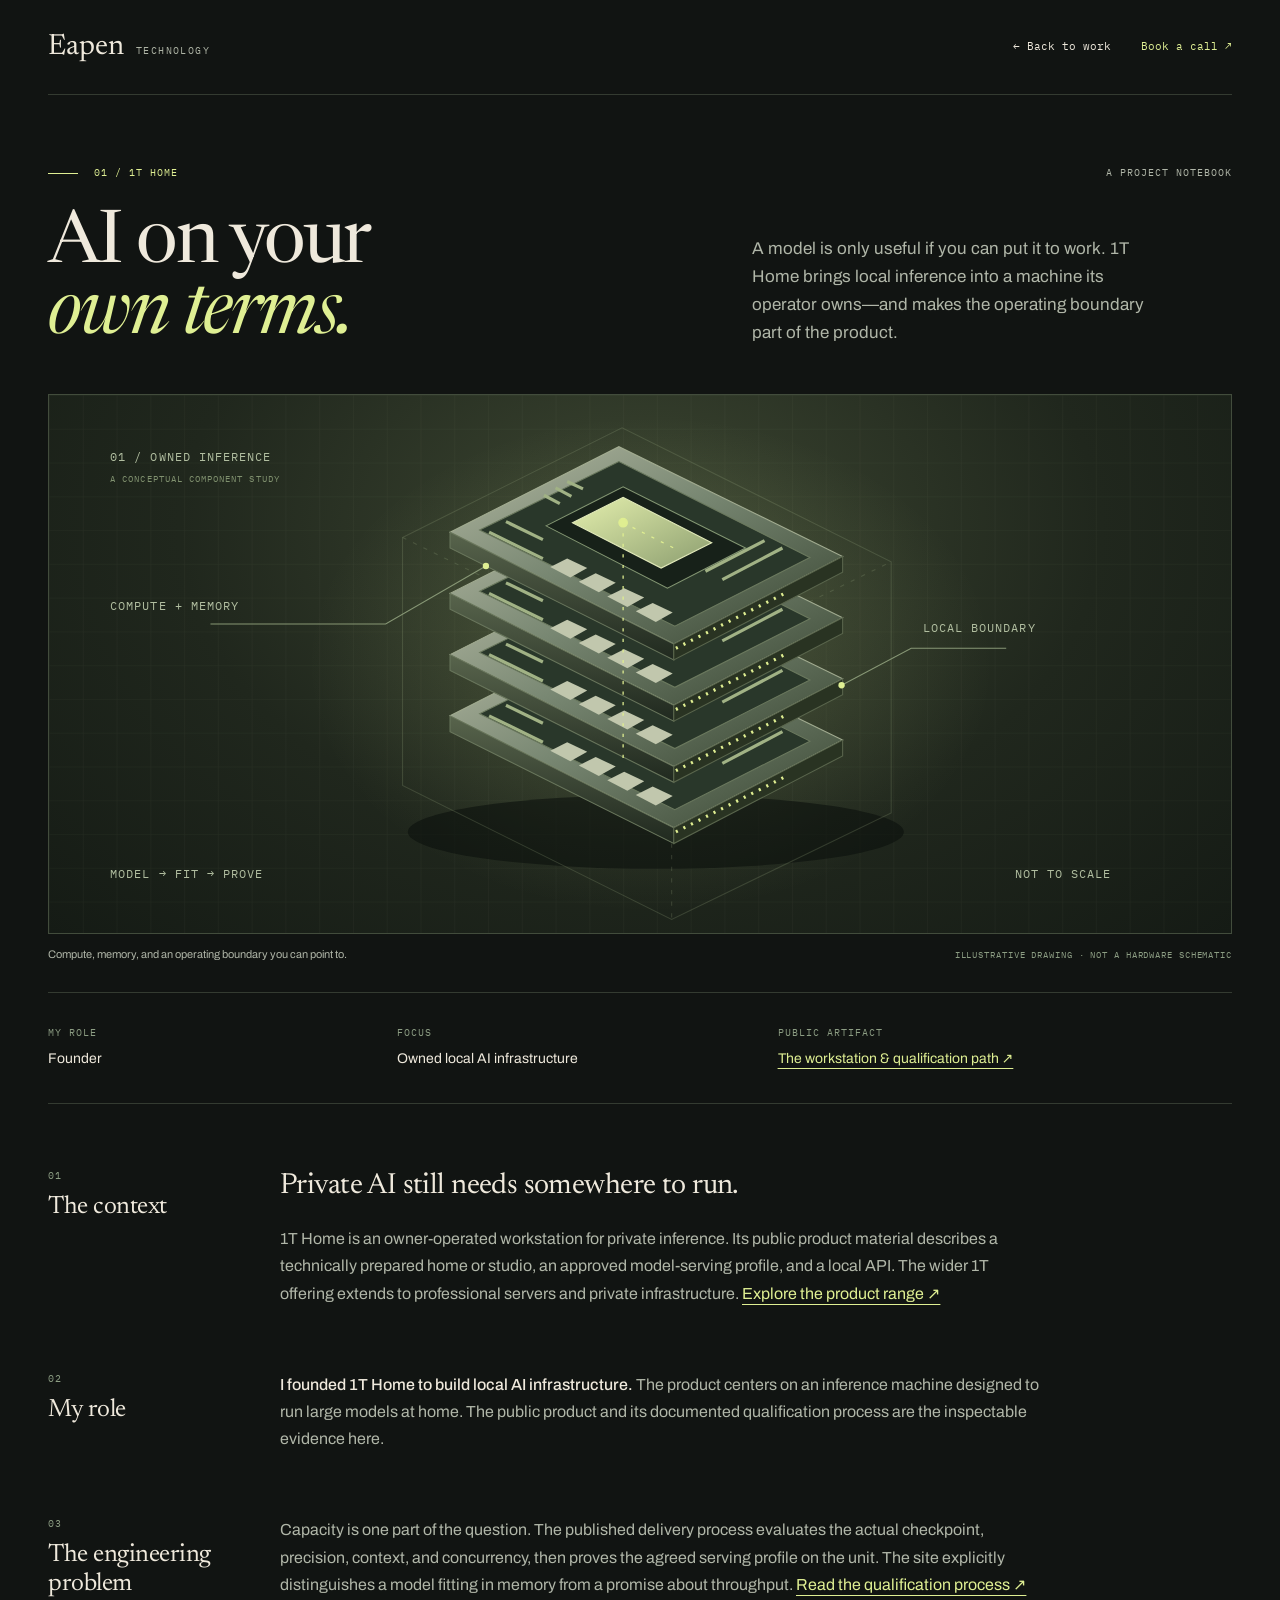
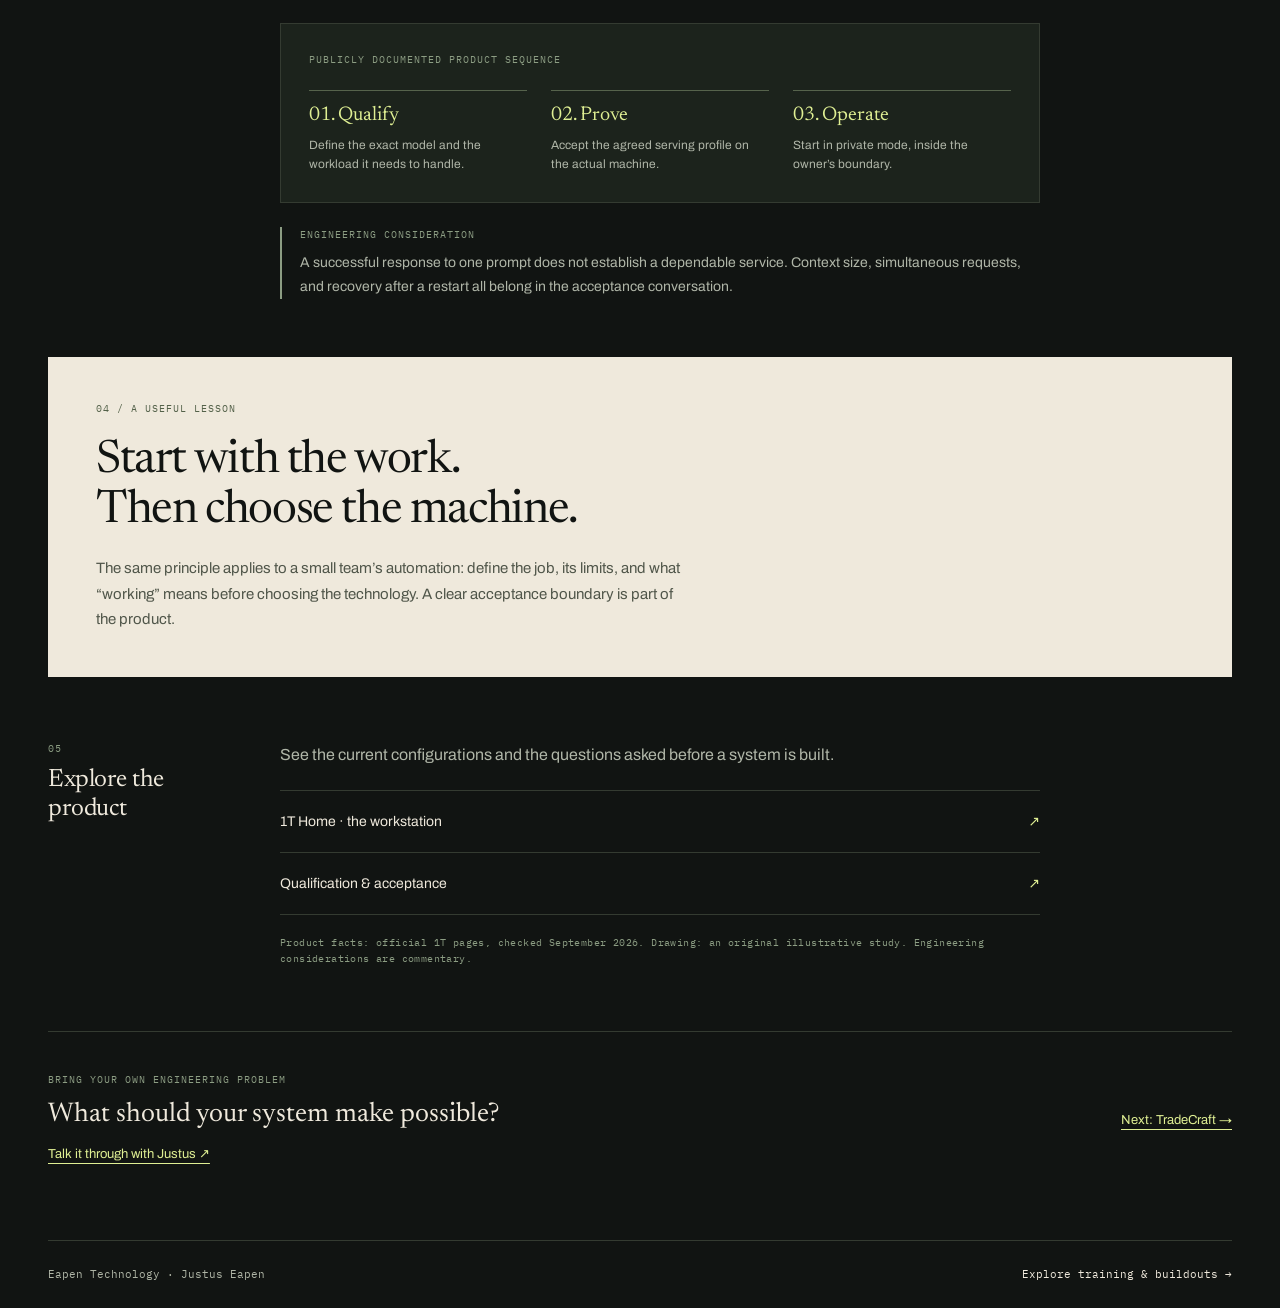
==== work/1t-home.html @ 21f183bd "feat: bring AI judgment and project stories into the eapen workshop" ====
<!doctype html>
<html lang="en">
  <head>
    <meta charset="utf-8" />
    <meta name="viewport" content="width=device-width, initial-scale=1" />
    <title>1T Home — AI on your own terms · Eapen Technology</title>
    <meta
      name="description"
      content="A project note from Justus Eapen, founder of 1T Home. Owned local AI infrastructure, model fit, and the difference between a machine and a working system."
    />
    <link
      rel="canonical"
      href="https://eapentechnology.com/work/1t-home.html"
    />
    <meta name="theme-color" content="#111412" />
    <meta property="og:type" content="article" />
    <meta property="og:title" content="1T Home — AI on your own terms" />
    <meta
      property="og:description"
      content="Owned local inference. A project note from Justus Eapen, founder of 1T Home."
    />
    <meta
      property="og:url"
      content="https://eapentechnology.com/work/1t-home.html"
    />
    <meta property="og:site_name" content="Eapen Technology" />
    <meta
      property="og:image"
      content="https://eapentechnology.com/assets/social-card.png"
    />
    <meta
      property="og:image:alt"
      content="Eapen Technology — Less busywork. More room to build."
    />
    <meta name="twitter:card" content="summary_large_image" />
    <meta name="twitter:title" content="1T Home — AI on your own terms" />
    <meta
      name="twitter:description"
      content="Owned local inference. A project note from Justus Eapen, founder of 1T Home."
    />
    <meta
      name="twitter:image"
      content="https://eapentechnology.com/assets/social-card.png"
    />
    <link rel="icon" href="/assets/favicon.svg" type="image/svg+xml" />
    <link rel="preconnect" href="https://fonts.googleapis.com" />
    <link rel="preconnect" href="https://fonts.gstatic.com" crossorigin />
    <link
      href="https://fonts.googleapis.com/css2?family=Newsreader:ital,opsz,wght@0,6..72,400;0,6..72,500;1,6..72,400&amp;family=Archivo:wght@400;500;600&amp;family=IBM+Plex+Mono:wght@400;500&amp;display=swap"
      rel="stylesheet"
    />
    <link rel="stylesheet" href="/styles/cases.css" />
  </head>
  <body class="case-page">
    <a class="case-skip" href="#main">Skip to case story</a>
    <nav class="case-nav" aria-label="Main navigation">
      <a class="case-brand" href="/">Eapen<span>Technology</span></a>
      <div class="case-nav-links">
        <a href="/#work">← Back to work</a
        ><a
          href="https://calendly.com/eapentechnology/get-acquainted"
          target="_blank"
          rel="noopener noreferrer"
          >Book a call ↗</a
        >
      </div>
    </nav>
    <main id="main">
      <article
        class="case-story case-story--1t"
        data-case-article
        aria-labelledby="case-1t-title"
      >
        <header>
          <p class="case-kicker">
            <span>01 / 1T Home</span><span>A project notebook</span>
          </p>
          <div class="case-heading">
            <h1 class="case-title" id="case-1t-title" tabindex="-1">
              AI on your<br />
              <em>own terms.</em>
            </h1>
            <p class="case-deck">
              A model is only useful if you can put it to work. 1T Home brings
              local inference into a machine its operator owns—and makes the
              operating boundary part of the product.
            </p>
          </div>
        </header>

        <figure>
          <div class="case-art">
            <svg
              viewBox="0 0 1120 510"
              role="img"
              aria-labelledby="case-1t-art-title case-1t-art-desc"
              xmlns="http://www.w3.org/2000/svg"
            >
              <title id="case-1t-art-title">
                Illustrative study of local inference hardware
              </title>
              <desc id="case-1t-art-desc">
                An exploded stack of four computing boards in an outlined
                workstation boundary. This conceptual drawing is not a product
                photograph or an actual hardware schematic.
              </desc>
              <defs>
                <pattern
                  id="case-1t-grid"
                  width="32"
                  height="32"
                  patternUnits="userSpaceOnUse"
                >
                  <path
                    d="M32 0H0V32"
                    fill="none"
                    stroke="#b3c394"
                    stroke-opacity=".065"
                  />
                </pattern>
                <linearGradient id="case-1t-top" x1="0" y1="0" x2="1" y2="1">
                  <stop stop-color="#b4b9a3" />
                  <stop offset=".45" stop-color="#788772" />
                  <stop offset="1" stop-color="#364330" />
                </linearGradient>
                <linearGradient id="case-1t-side" x1="0" x2="0" y1="0" y2="1">
                  <stop stop-color="#58644c" />
                  <stop offset="1" stop-color="#20291f" />
                </linearGradient>
                <linearGradient id="case-1t-core" x1="0" y1="0" x2="1" y2="1">
                  <stop stop-color="#e4efad" />
                  <stop offset="1" stop-color="#8b9d6f" />
                </linearGradient>
                <radialGradient id="case-1t-halo">
                  <stop stop-color="#d5e996" stop-opacity=".18" />
                  <stop offset="1" stop-color="#d5e996" stop-opacity="0" />
                </radialGradient>
                <g id="case-1t-board">
                  <path
                    d="M380 224 540 143 752 247 592 330Z"
                    fill="url(#case-1t-top)"
                    stroke="#a2ac91"
                  />
                  <path
                    d="M380 224v15l212 106v-15Z"
                    fill="url(#case-1t-side)"
                    stroke="#69765c"
                  />
                  <path
                    d="m592 330 160-83v15l-160 83Z"
                    fill="#293322"
                    stroke="#59654c"
                  />
                  <path
                    d="m408 222 132-65 181 91-128 65Z"
                    fill="#29372a"
                    stroke="#6b795e"
                  />
                  <path
                    d="m471 218 73-37 116 58-74 38Z"
                    fill="#172119"
                    stroke="#849773"
                  />
                  <path
                    d="m496 215 48-24 84 43-48 24Z"
                    fill="url(#case-1t-core)"
                    stroke="#e2eaba"
                  />
                  <path
                    d="m417 224 51 25m-35-35 35 17m170 38 57-30m-73 22 56-29M469 189l15 8m-4-15 15 8m-4-14 15 7"
                    stroke="#a1b285"
                    stroke-width="3"
                  />
                  <g fill="#c1c7ad">
                    <path d="m475 257 16-8 19 9-16 9Z" />
                    <path d="m502 271 16-8 19 9-16 9Z" />
                    <path d="m529 285 16-8 19 9-16 9Z" />
                    <path d="m556 299 16-8 19 9-16 9Z" />
                  </g>
                  <path
                    d="m594 334 105-53"
                    stroke="#dfee91"
                    stroke-width="3"
                    stroke-dasharray="2 6"
                  />
                </g>
              </defs>
              <rect width="1120" height="510" fill="url(#case-1t-grid)" />
              <ellipse
                cx="570"
                cy="255"
                rx="325"
                ry="235"
                fill="url(#case-1t-halo)"
              />
              <ellipse
                cx="575"
                cy="414"
                rx="235"
                ry="35"
                fill="#0a100d"
                opacity=".6"
              />
              <g fill="none" stroke="#91a078" stroke-opacity=".26">
                <path d="M335 135 543 31 798 158v238L590 497 335 370Z" />
                <path
                  d="M335 135 590 260l208-102M590 260v237"
                  stroke-dasharray="4 7"
                />
              </g>
              <use href="#case-1t-board" transform="translate(0 80)" />
              <use href="#case-1t-board" transform="translate(0 22)" />
              <use href="#case-1t-board" transform="translate(0 -36)" />
              <use href="#case-1t-board" transform="translate(0 -94)" />
              <g fill="none" stroke="#dfee91" stroke-width="1.2">
                <path d="m544 121 48 24m-48-24v228" stroke-dasharray="3 7" />
                <circle cx="544" cy="121" r="4" fill="#dfee91" />
              </g>
              <g
                class="case-svg-annotation"
                fill="#b1bea0"
                font-size="11"
                letter-spacing="1"
              >
                <text x="58" y="63">01 / OWNED INFERENCE</text>
                <text x="58" y="82" fill="#80916f" font-size="9">
                  A CONCEPTUAL COMPONENT STUDY
                </text>
                <path d="M153 217h166l95-55" fill="none" stroke="#879775" />
                <circle cx="414" cy="162" r="3" fill="#dfef93" />
                <text x="58" y="204">COMPUTE + MEMORY</text>
                <path d="m751 275 66-35h90" fill="none" stroke="#879775" />
                <circle cx="751" cy="275" r="3" fill="#dfef93" />
                <text x="828" y="225">LOCAL BOUNDARY</text>
                <text x="58" y="458">MODEL → FIT → PROVE</text>
                <text x="915" y="458">NOT TO SCALE</text>
              </g>
            </svg>
          </div>
          <figcaption class="case-art-caption">
            <span
              >Compute, memory, and an operating boundary you can point
              to.</span
            ><span class="case-art-note"
              >Illustrative drawing · not a hardware schematic</span
            >
          </figcaption>
        </figure>

        <dl class="case-facts">
          <div>
            <dt>My role</dt>
            <dd>Founder</dd>
          </div>
          <div>
            <dt>Focus</dt>
            <dd>Owned local AI infrastructure</dd>
          </div>
          <div>
            <dt>Public artifact</dt>
            <dd>
              <a
                href="https://1thome.com/home"
                target="_blank"
                rel="noopener noreferrer"
                >The workstation &amp; qualification path ↗</a
              >
            </dd>
          </div>
        </dl>

        <section class="case-section" aria-labelledby="case-1t-context">
          <header>
            <span class="case-section-index">01</span>
            <h2 id="case-1t-context">The context</h2>
          </header>
          <div class="case-prose">
            <p class="case-big">Private AI still needs somewhere to run.</p>
            <p>
              1T Home is an owner-operated workstation for private inference.
              Its public product material describes a technically prepared home
              or studio, an approved model-serving profile, and a local API. The
              wider 1T offering extends to professional servers and private
              infrastructure.
              <a
                href="https://1thome.com/"
                target="_blank"
                rel="noopener noreferrer"
                >Explore the product range ↗</a
              >
            </p>
          </div>
        </section>
        <section class="case-section" aria-labelledby="case-1t-role">
          <header>
            <span class="case-section-index">02</span>
            <h2 id="case-1t-role">My role</h2>
          </header>
          <div class="case-prose">
            <p>
              <strong
                >I founded 1T Home to build local AI infrastructure.</strong
              >
              The product centers on an inference machine designed to run large
              models at home. The public product and its documented
              qualification process are the inspectable evidence here.
            </p>
          </div>
        </section>
        <section class="case-section" aria-labelledby="case-1t-engineering">
          <header>
            <span class="case-section-index">03</span>
            <h2 id="case-1t-engineering">The engineering problem</h2>
          </header>
          <div class="case-prose">
            <p>
              Capacity is one part of the question. The published delivery
              process evaluates the actual checkpoint, precision, context, and
              concurrency, then proves the agreed serving profile on the unit.
              The site explicitly distinguishes a model fitting in memory from a
              promise about throughput.
              <a
                href="https://1thome.com/how-it-works"
                target="_blank"
                rel="noopener noreferrer"
                >Read the qualification process ↗</a
              >
            </p>
            <div class="case-method">
              <span class="case-label"
                >Publicly documented product sequence</span
              >
              <div class="case-chain">
                <div>
                  <h3>01. Qualify</h3>
                  <p>
                    Define the exact model and the workload it needs to handle.
                  </p>
                </div>
                <div>
                  <h3>02. Prove</h3>
                  <p>
                    Accept the agreed serving profile on the actual machine.
                  </p>
                </div>
                <div>
                  <h3>03. Operate</h3>
                  <p>Start in private mode, inside the owner’s boundary.</p>
                </div>
              </div>
            </div>
            <div class="case-consideration">
              <span class="case-label">Engineering consideration</span>
              <p>
                A successful response to one prompt does not establish a
                dependable service. Context size, simultaneous requests, and
                recovery after a restart all belong in the acceptance
                conversation.
              </p>
            </div>
          </div>
        </section>
        <section class="case-lesson" aria-labelledby="case-1t-lesson">
          <span class="case-label">04 / A useful lesson</span>
          <h2 id="case-1t-lesson">
            Start with the work.<br />
            Then choose the machine.
          </h2>
          <p>
            The same principle applies to a small team’s automation: define the
            job, its limits, and what “working” means before choosing the
            technology. A clear acceptance boundary is part of the product.
          </p>
        </section>
        <section class="case-section" aria-labelledby="case-1t-explore">
          <header>
            <span class="case-section-index">05</span>
            <h2 id="case-1t-explore">Explore the product</h2>
          </header>
          <div class="case-prose">
            <p>
              See the current configurations and the questions asked before a
              system is built.
            </p>
            <div class="case-product-links">
              <a
                href="https://1thome.com/home"
                target="_blank"
                rel="noopener noreferrer"
                ><span>1T Home · the workstation</span
                ><span aria-hidden="true">↗</span></a
              >
              <a
                href="https://1thome.com/how-it-works"
                target="_blank"
                rel="noopener noreferrer"
                ><span>Qualification &amp; acceptance</span
                ><span aria-hidden="true">↗</span></a
              >
            </div>
            <p class="case-source-note">
              Product facts: official 1T pages, checked September 2026. Drawing:
              an original illustrative study. Engineering considerations are
              commentary.
            </p>
          </div>
        </section>
        <footer class="case-next">
          <div>
            <span class="case-label">Bring your own engineering problem</span>
            <p>What should your system make possible?</p>
            <a
              href="https://calendly.com/eapentechnology/get-acquainted"
              target="_blank"
              rel="noopener noreferrer"
              >Talk it through with Justus ↗</a
            >
          </div>
          <a href="/work/tradecraft.html" data-case-link>Next: TradeCraft →</a>
        </footer>
      </article>
    </main>
    <footer class="case-footer">
      <span>Eapen Technology · Justus Eapen</span
      ><a href="/#offers">Explore training &amp; buildouts →</a>
    </footer>
  </body>
</html>
---- styles/cases.css ----
/* Canonical case articles share this sheet with the homepage dialog. */
body.case-page {
  margin: 0;
  background: #111412;
  color: #efe9dc;
  font-family: "Archivo", system-ui, sans-serif;
  -webkit-font-smoothing: antialiased;
}
.case-page *,
.case-story,
.case-story * {
  box-sizing: border-box;
}
.case-page ::selection,
.case-story ::selection {
  background: #dfef93;
  color: #111412;
}
.case-page a:focus-visible,
.case-story a:focus-visible {
  outline: 2px solid #dfef93;
  outline-offset: 5px;
}
.case-page .case-skip {
  position: absolute;
  top: -100px;
  left: 20px;
  z-index: 30;
  padding: 14px 18px;
  background: #dfef93;
  color: #111412;
}
.case-page .case-skip:focus {
  top: 16px;
}
.case-page .case-nav,
.case-page .case-footer {
  width: min(1280px, calc(100% - 96px));
  margin: 0 auto;
  display: flex;
  justify-content: space-between;
  align-items: center;
  gap: 24px;
  padding: 25px 0;
}
.case-page .case-nav {
  border-bottom: 1px solid #343b31;
}
.case-page .case-nav a,
.case-page .case-footer a {
  color: #efe9dc;
  text-decoration: none;
}
.case-page .case-brand {
  font-family: "Newsreader", Georgia, serif;
  font-size: 29px;
}
.case-page .case-brand span {
  margin-left: 12px;
  font:
    10px "IBM Plex Mono",
    monospace;
  letter-spacing: 0.14em;
  text-transform: uppercase;
  color: #aeb4a5;
}
.case-page .case-nav-links {
  display: flex;
  align-items: center;
  gap: 30px;
}
.case-page .case-nav-links a,
.case-page .case-footer {
  font:
    11px/1.6 "IBM Plex Mono",
    monospace;
}
.case-page .case-nav-links a {
  display: inline-flex;
  align-items: center;
  min-height: 44px;
}
.case-page .case-nav-links a:last-child {
  color: #dfef93;
}
.case-page .case-nav a:hover,
.case-page .case-footer a:hover {
  color: #dfef93;
}
.case-page .case-footer {
  border-top: 1px solid #343b31;
  color: #aeb4a5;
}
.case-story {
  --case-ink: #111412;
  --case-paper: #efe9dc;
  --case-sage: #8c9d83;
  --case-gold: #dfef93;
  --case-muted: #b0b6a8;
  --case-line: #343b31;
  width: 100%;
  max-width: 1280px;
  margin: 0 auto;
  padding: 70px 48px 64px;
  background: var(--case-ink);
  color: var(--case-paper);
  font:
    16px/1.7 "Archivo",
    system-ui,
    sans-serif;
}
.case-story h1,
.case-story h2,
.case-story h3,
.case-story p,
.case-story figure,
.case-story dl,
.case-story dd,
.case-story blockquote {
  margin: 0;
}
.case-story a {
  color: var(--case-gold);
  text-underline-offset: 5px;
  text-decoration-thickness: 1px;
}
.case-story a:hover {
  color: var(--case-paper);
}
.case-story .case-kicker,
.case-story .case-label,
.case-story .case-facts dt,
.case-story .case-section-index,
.case-story .case-art-note,
.case-story .case-source-note {
  font:
    10px/1.6 "IBM Plex Mono",
    ui-monospace,
    monospace;
  letter-spacing: 0.1em;
  text-transform: uppercase;
}
.case-story .case-kicker {
  display: flex;
  align-items: center;
  gap: 16px;
  color: var(--case-gold);
}
.case-story .case-kicker::before {
  content: "";
  width: 30px;
  height: 1px;
  background: currentColor;
}
.case-story .case-kicker span:last-child {
  margin-left: auto;
  color: var(--case-muted);
}
.case-story .case-heading {
  display: grid;
  grid-template-columns: 1.35fr 1fr;
  gap: 56px;
  align-items: end;
  margin: 28px 0 42px;
}
.case-story .case-title {
  max-width: 13ch;
  color: var(--case-paper);
  font:
    400 clamp(44px, 5.7vw, 80px) / 0.98 "Newsreader",
    Georgia,
    serif;
  letter-spacing: -0.035em;
  text-wrap: balance;
}
.case-story .case-title em {
  font-weight: 400;
  color: var(--case-gold);
}
.case-story .case-deck {
  max-width: 40ch;
  padding-bottom: 5px;
  font-size: 17px;
  line-height: 1.65;
  color: var(--case-muted);
}
.case-story .case-art {
  position: relative;
  overflow: hidden;
  border: 1px solid #424c3c;
  background: radial-gradient(
    ellipse at 50% 25%,
    #3c4631,
    #20271d 55%,
    #151b15
  );
}
.case-story .case-art svg {
  display: block;
  width: 100%;
  height: auto;
}
.case-story .case-art text {
  font-family: "IBM Plex Mono", ui-monospace, monospace;
}
.case-story .case-art-caption {
  display: flex;
  align-items: baseline;
  justify-content: space-between;
  gap: 24px;
  padding-top: 12px;
  color: var(--case-muted);
  font-size: 11px;
  line-height: 1.6;
}
.case-story .case-art-note {
  color: var(--case-sage);
  white-space: nowrap;
  font-size: 9px;
}
.case-story .case-facts {
  display: grid;
  grid-template-columns: 1fr 1.1fr 1.4fr;
  gap: 24px;
  padding: 32px 0;
  margin-top: 28px;
  border-top: 1px solid var(--case-line);
  border-bottom: 1px solid var(--case-line);
}
.case-story .case-facts dt {
  margin-bottom: 6px;
  color: var(--case-sage);
}
.case-story .case-facts dd {
  color: var(--case-paper);
  font-size: 14px;
}
.case-story .case-section {
  display: grid;
  grid-template-columns: 200px minmax(0, 1fr);
  gap: 32px;
  padding-top: 64px;
}
.case-story .case-section-index {
  display: block;
  margin-bottom: 10px;
  color: var(--case-sage);
}
.case-story .case-section h2 {
  max-width: 12ch;
  color: var(--case-paper);
  font:
    400 25px/1.15 "Newsreader",
    Georgia,
    serif;
  letter-spacing: -0.02em;
}
.case-story .case-prose {
  min-width: 0;
  max-width: 760px;
  color: var(--case-muted);
}
.case-story .case-prose > p + p {
  margin-top: 20px;
}
.case-story .case-prose strong {
  color: var(--case-paper);
  font-weight: 500;
}
.case-story .case-prose .case-big {
  color: var(--case-paper);
  font:
    400 29px/1.3 "Newsreader",
    Georgia,
    serif;
  letter-spacing: -0.02em;
}
.case-story .case-method {
  margin-top: 25px;
  padding: 28px;
  background: #1c231c;
  border: 1px solid var(--case-line);
}
.case-story .case-method > .case-label {
  display: block;
  margin-bottom: 22px;
  color: var(--case-sage);
}
.case-story .case-chain {
  display: grid;
  grid-template-columns: repeat(3, minmax(0, 1fr));
  gap: 24px;
}
.case-story .case-chain > div {
  min-width: 0;
  border-top: 1px solid #56634c;
  padding-top: 12px;
}
.case-story .case-chain h3 {
  color: var(--case-gold);
  font:
    400 20px/1.25 "Newsreader",
    Georgia,
    serif;
}
.case-story .case-chain p {
  margin-top: 8px;
  font-size: 12px;
  line-height: 1.6;
}
.case-story .case-consideration {
  margin-top: 24px;
  padding-left: 18px;
  border-left: 2px solid var(--case-sage);
  font-size: 14px;
}
.case-story .case-consideration .case-label {
  display: block;
  margin-bottom: 8px;
  color: var(--case-sage);
}
.case-story .case-lesson {
  position: relative;
  margin: 58px 0 0;
  padding: 44px 48px;
  background: var(--case-paper);
  color: var(--case-ink);
}
.case-story .case-lesson .case-label {
  display: block;
  margin-bottom: 20px;
  color: #536149;
}
.case-story .case-lesson h2 {
  max-width: 29ch;
  color: var(--case-ink);
  font:
    400 clamp(30px, 3.6vw, 47px) / 1.08 "Newsreader",
    Georgia,
    serif;
  letter-spacing: -0.03em;
  text-wrap: balance;
}
.case-story .case-lesson p {
  max-width: 66ch;
  margin-top: 20px;
  color: #50564a;
  font-size: 15px;
}
.case-story .case-product-links {
  display: grid;
  grid-template-columns: 1fr;
  margin-top: 22px;
  border-top: 1px solid var(--case-line);
}
.case-story .case-product-links a {
  display: flex;
  align-items: center;
  justify-content: space-between;
  gap: 20px;
  min-height: 62px;
  padding: 15px 0;
  border-bottom: 1px solid var(--case-line);
  color: var(--case-paper);
  text-decoration: none;
  font-size: 14px;
}
.case-story .case-product-links a:hover {
  color: var(--case-gold);
}
.case-story .case-product-links a span:last-child {
  color: var(--case-gold);
}
.case-story .case-source-note {
  margin-top: 20px;
  color: var(--case-sage);
  letter-spacing: 0.04em;
  text-transform: none;
}
.case-story .case-next {
  display: grid;
  grid-template-columns: 1fr auto;
  gap: 24px;
  align-items: center;
  margin-top: 64px;
  padding-top: 32px;
  border-top: 1px solid var(--case-line);
}
.case-story .case-next .case-label {
  color: var(--case-sage);
}
.case-story .case-next p {
  margin-top: 8px;
  font:
    400 27px/1.2 "Newsreader",
    Georgia,
    serif;
}
.case-story .case-next a {
  display: inline-flex;
  align-items: center;
  min-height: 44px;
  font-size: 13px;
}
@media (max-width: 900px) {
  .case-story {
    padding: 48px 28px;
  }
  .case-story .case-heading {
    gap: 28px;
  }
  .case-story .case-section {
    grid-template-columns: 155px minmax(0, 1fr);
    gap: 28px;
  }
  .case-page .case-nav,
  .case-page .case-footer {
    width: calc(100% - 56px);
  }
}
@media (max-width: 640px) {
  .case-page .case-nav,
  .case-page .case-footer {
    width: calc(100% - 40px);
    gap: 15px;
  }
  .case-page .case-brand span {
    display: none;
  }
  .case-page .case-nav-links {
    gap: 18px;
  }
  .case-page .case-footer {
    align-items: flex-start;
    flex-direction: column;
  }
  .case-story {
    padding: 38px 20px 44px;
  }
  .case-story .case-kicker {
    font-size: 9px;
    letter-spacing: 0.07em;
    gap: 10px;
  }
  .case-story .case-kicker::before {
    width: 18px;
  }
  .case-story .case-kicker span:last-child {
    font-size: 8px;
  }
  .case-story .case-heading {
    grid-template-columns: 1fr;
    gap: 20px;
    margin: 24px 0 28px;
  }
  .case-story .case-title {
    font-size: clamp(43px, 11vw, 66px);
    max-width: 14ch;
  }
  .case-story .case-deck {
    font-size: 15px;
    max-width: 44ch;
  }
  .case-story .case-art svg {
    width: 160%;
    max-width: none;
    margin-left: -30%;
  }
  .case-story .case-art .case-svg-annotation {
    display: none;
  }
  .case-story .case-art-caption {
    flex-direction: column;
    gap: 4px;
    font-size: 10px;
  }
  .case-story .case-facts {
    grid-template-columns: 1fr;
    gap: 20px;
    padding: 26px 0;
  }
  .case-story .case-facts > div {
    display: grid;
    grid-template-columns: 88px minmax(0, 1fr);
    gap: 12px;
  }
  .case-story .case-facts dt {
    padding-top: 3px;
    margin: 0;
  }
  .case-story .case-section {
    grid-template-columns: 1fr;
    gap: 23px;
    padding-top: 42px;
  }
  .case-story .case-section > header {
    display: flex;
    align-items: baseline;
    gap: 16px;
  }
  .case-story .case-section-index {
    margin: 0;
  }
  .case-story .case-section h2 {
    max-width: none;
    font-size: 25px;
  }
  .case-story .case-prose {
    font-size: 15px;
  }
  .case-story .case-prose .case-big {
    font-size: 26px;
  }
  .case-story .case-method {
    padding: 22px;
  }
  .case-story .case-chain {
    grid-template-columns: 1fr;
    gap: 21px;
  }
  .case-story .case-chain p {
    font-size: 13px;
  }
  .case-story .case-lesson {
    margin-top: 42px;
    padding: 30px 25px;
  }
  .case-story .case-lesson h2 {
    font-size: 34px;
  }
  .case-story .case-next {
    grid-template-columns: 1fr;
    gap: 16px;
    margin-top: 45px;
  }
}
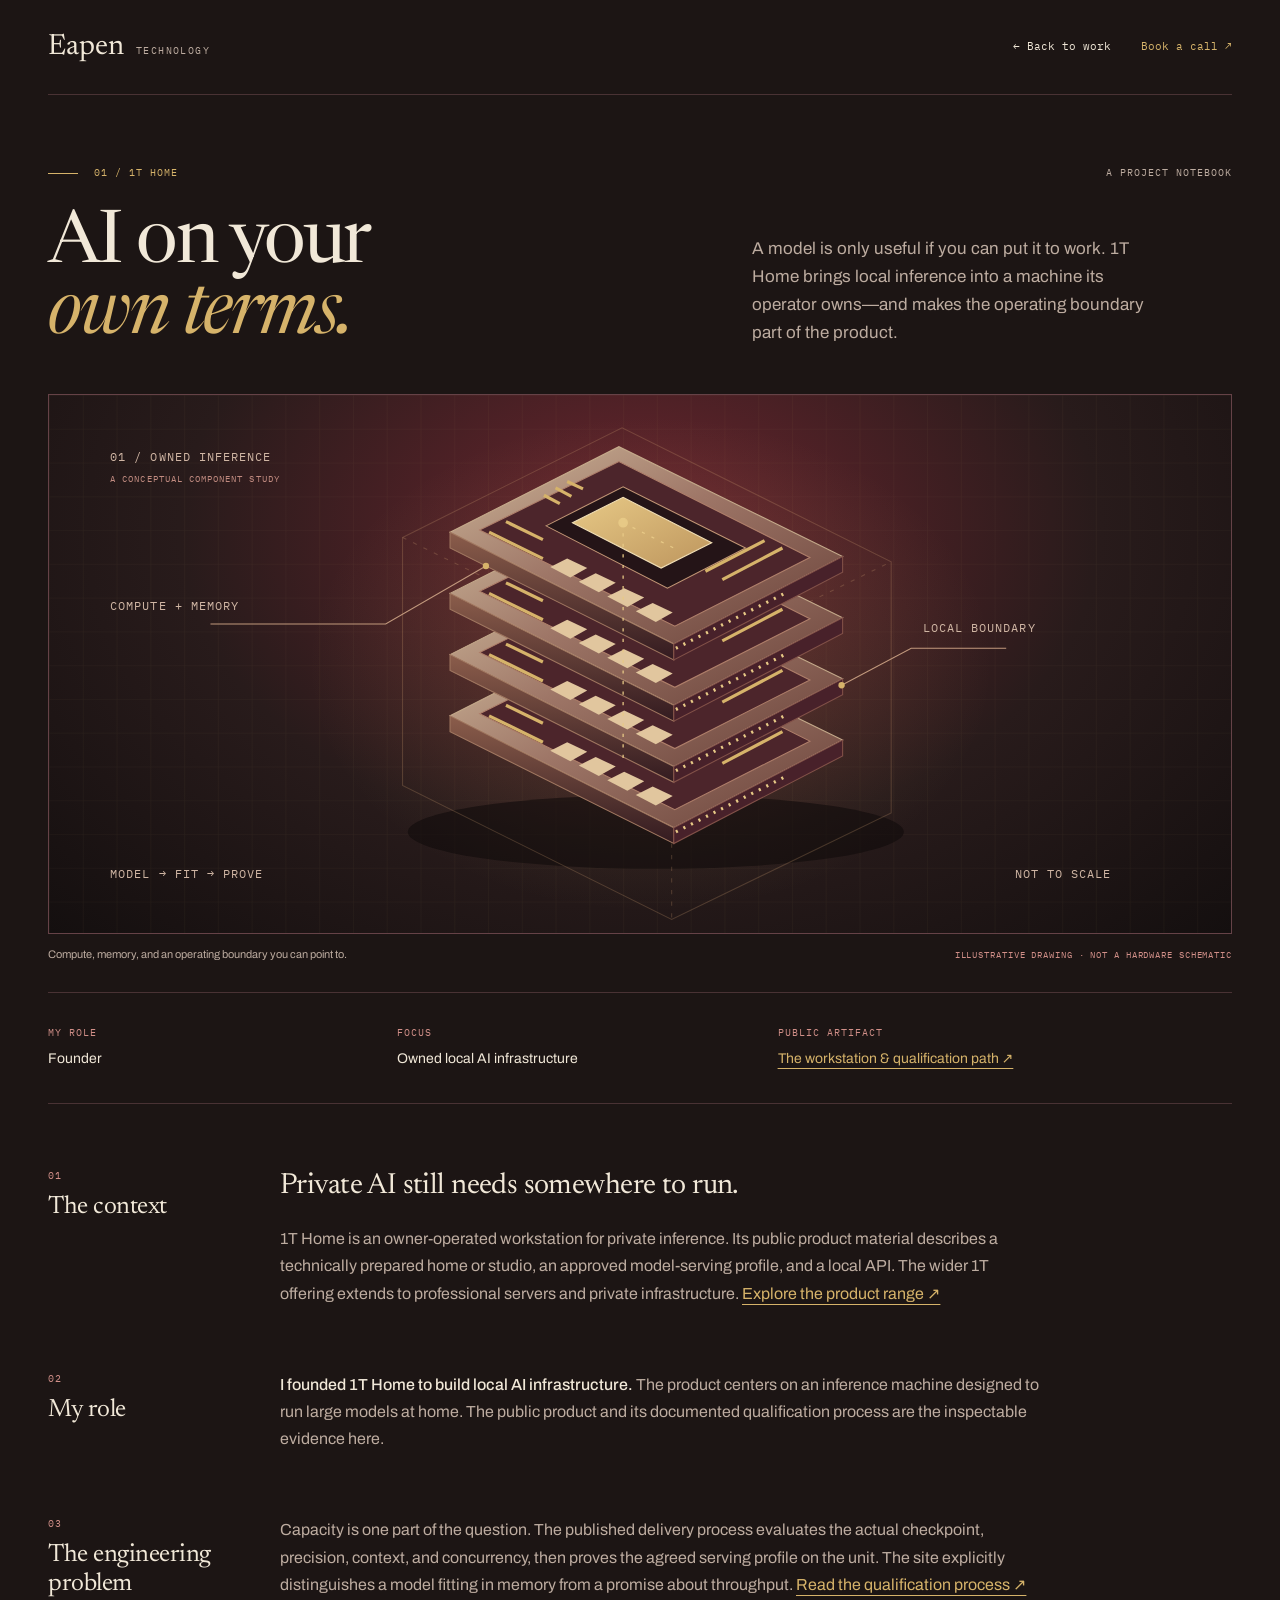
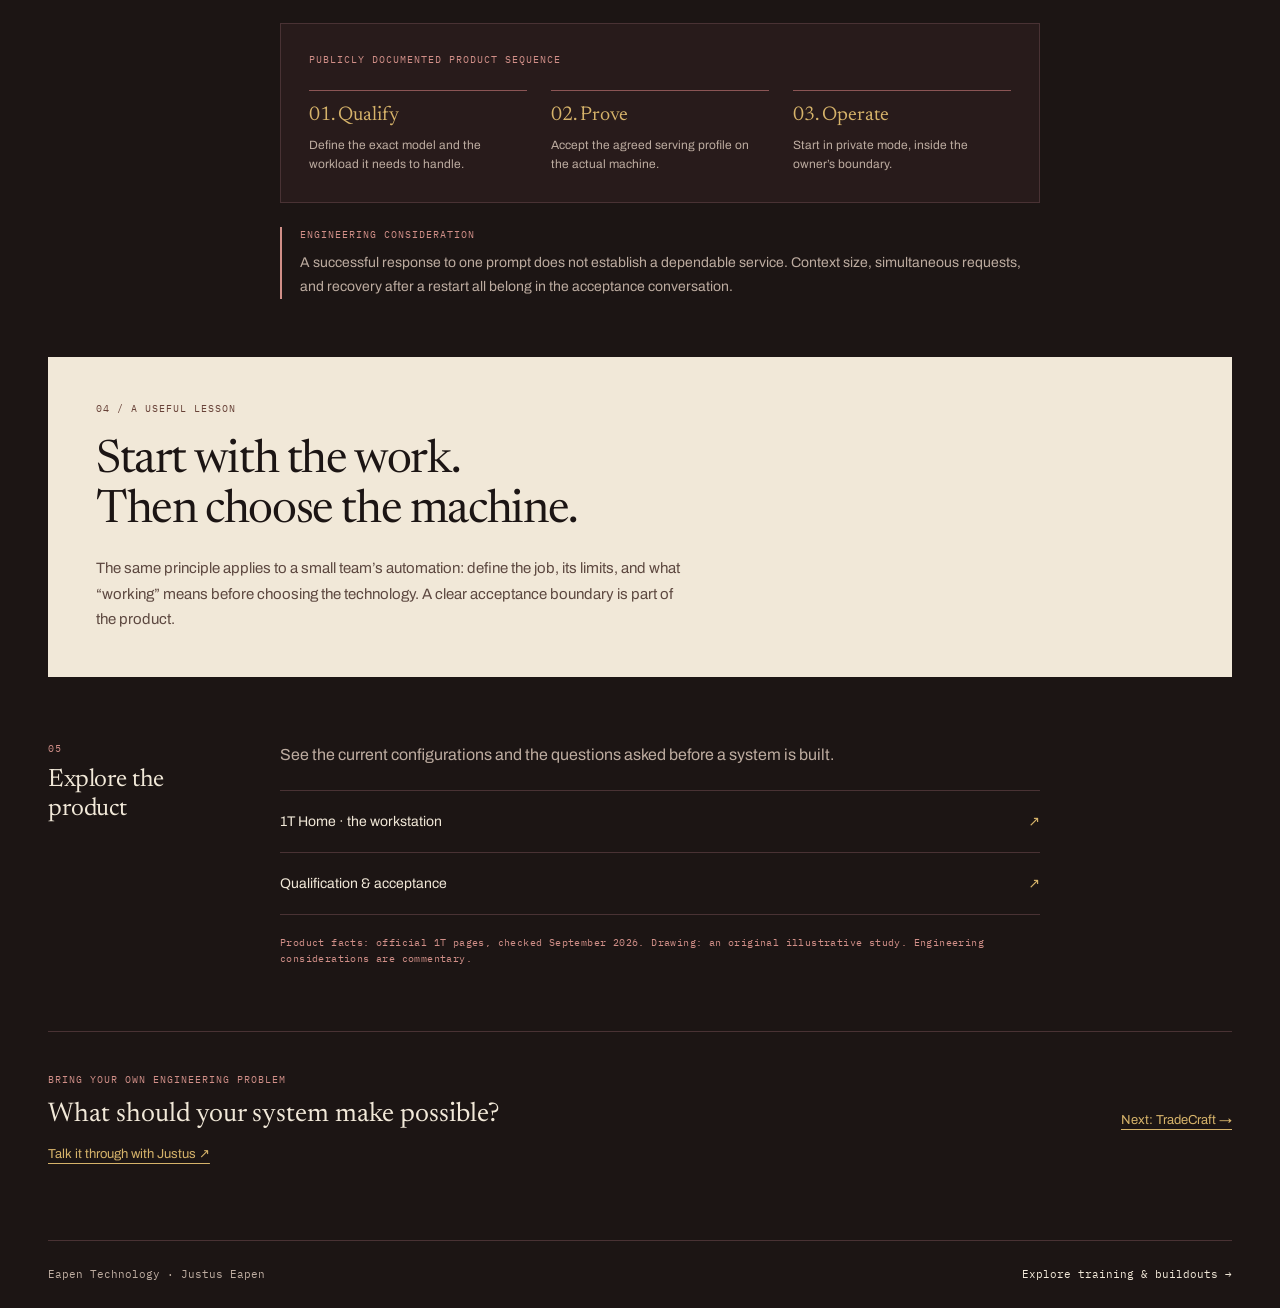
==== commit c60d74af: "fix: carry the approved gold and red palette through the workshop Replace olive and lime surfaces wi" ====
--- a/work/1t-home.html
+++ b/work/1t-home.html
@@ -12,7 +12,7 @@
       rel="canonical"
       href="https://eapentechnology.com/work/1t-home.html"
     />
-    <meta name="theme-color" content="#111412" />
+    <meta name="theme-color" content="#1c1514" />
     <meta property="og:type" content="article" />
     <meta property="og:title" content="1T Home — AI on your own terms" />
     <meta
@@ -114,64 +114,64 @@
                   <path
                     d="M32 0H0V32"
                     fill="none"
-                    stroke="#b3c394"
+                    stroke="#d6b36a"
                     stroke-opacity=".065"
                   />
                 </pattern>
                 <linearGradient id="case-1t-top" x1="0" y1="0" x2="1" y2="1">
-                  <stop stop-color="#b4b9a3" />
-                  <stop offset=".45" stop-color="#788772" />
-                  <stop offset="1" stop-color="#364330" />
+                  <stop stop-color="#cfb99b" />
+                  <stop offset=".45" stop-color="#9e7667" />
+                  <stop offset="1" stop-color="#674038" />
                 </linearGradient>
                 <linearGradient id="case-1t-side" x1="0" x2="0" y1="0" y2="1">
-                  <stop stop-color="#58644c" />
-                  <stop offset="1" stop-color="#20291f" />
+                  <stop stop-color="#8b5d4b" />
+                  <stop offset="1" stop-color="#331b20" />
                 </linearGradient>
                 <linearGradient id="case-1t-core" x1="0" y1="0" x2="1" y2="1">
-                  <stop stop-color="#e4efad" />
-                  <stop offset="1" stop-color="#8b9d6f" />
+                  <stop stop-color="#e7c986" />
+                  <stop offset="1" stop-color="#bd955d" />
                 </linearGradient>
                 <radialGradient id="case-1t-halo">
-                  <stop stop-color="#d5e996" stop-opacity=".18" />
-                  <stop offset="1" stop-color="#d5e996" stop-opacity="0" />
+                  <stop stop-color="#d6b36a" stop-opacity=".18" />
+                  <stop offset="1" stop-color="#d6b36a" stop-opacity="0" />
                 </radialGradient>
                 <g id="case-1t-board">
                   <path
                     d="M380 224 540 143 752 247 592 330Z"
                     fill="url(#case-1t-top)"
-                    stroke="#a2ac91"
+                    stroke="#c5aa8b"
                   />
                   <path
                     d="M380 224v15l212 106v-15Z"
                     fill="url(#case-1t-side)"
-                    stroke="#69765c"
+                    stroke="#a07760"
                   />
                   <path
                     d="m592 330 160-83v15l-160 83Z"
-                    fill="#293322"
-                    stroke="#59654c"
+                    fill="#48212a"
+                    stroke="#825148"
                   />
                   <path
                     d="m408 222 132-65 181 91-128 65Z"
-                    fill="#29372a"
-                    stroke="#6b795e"
+                    fill="#4c252b"
+                    stroke="#af7f6a"
                   />
                   <path
                     d="m471 218 73-37 116 58-74 38Z"
-                    fill="#172119"
-                    stroke="#849773"
+                    fill="#241417"
+                    stroke="#c39776"
                   />
                   <path
                     d="m496 215 48-24 84 43-48 24Z"
                     fill="url(#case-1t-core)"
-                    stroke="#e2eaba"
+                    stroke="#f1dfb6"
                   />
                   <path
                     d="m417 224 51 25m-35-35 35 17m170 38 57-30m-73 22 56-29M469 189l15 8m-4-15 15 8m-4-14 15 7"
-                    stroke="#a1b285"
+                    stroke="#d6b36a"
                     stroke-width="3"
                   />
-                  <g fill="#c1c7ad">
+                  <g fill="#e1c69e">
                     <path d="m475 257 16-8 19 9-16 9Z" />
                     <path d="m502 271 16-8 19 9-16 9Z" />
                     <path d="m529 285 16-8 19 9-16 9Z" />
@@ -179,7 +179,7 @@
                   </g>
                   <path
                     d="m594 334 105-53"
-                    stroke="#dfee91"
+                    stroke="#e7c986"
                     stroke-width="3"
                     stroke-dasharray="2 6"
                   />
@@ -198,10 +198,10 @@
                 cy="414"
                 rx="235"
                 ry="35"
-                fill="#0a100d"
+                fill="#100b0b"
                 opacity=".6"
               />
-              <g fill="none" stroke="#91a078" stroke-opacity=".26">
+              <g fill="none" stroke="#cc9f71" stroke-opacity=".26">
                 <path d="M335 135 543 31 798 158v238L590 497 335 370Z" />
                 <path
                   d="M335 135 590 260l208-102M590 260v237"
@@ -212,25 +212,25 @@
               <use href="#case-1t-board" transform="translate(0 22)" />
               <use href="#case-1t-board" transform="translate(0 -36)" />
               <use href="#case-1t-board" transform="translate(0 -94)" />
-              <g fill="none" stroke="#dfee91" stroke-width="1.2">
+              <g fill="none" stroke="#e7c986" stroke-width="1.2">
                 <path d="m544 121 48 24m-48-24v228" stroke-dasharray="3 7" />
-                <circle cx="544" cy="121" r="4" fill="#dfee91" />
+                <circle cx="544" cy="121" r="4" fill="#e7c986" />
               </g>
               <g
                 class="case-svg-annotation"
-                fill="#b1bea0"
+                fill="#d0b6a4"
                 font-size="11"
                 letter-spacing="1"
               >
                 <text x="58" y="63">01 / OWNED INFERENCE</text>
-                <text x="58" y="82" fill="#80916f" font-size="9">
+                <text x="58" y="82" fill="#c18b80" font-size="9">
                   A CONCEPTUAL COMPONENT STUDY
                 </text>
-                <path d="M153 217h166l95-55" fill="none" stroke="#879775" />
-                <circle cx="414" cy="162" r="3" fill="#dfef93" />
+                <path d="M153 217h166l95-55" fill="none" stroke="#c2997d" />
+                <circle cx="414" cy="162" r="3" fill="#d6b36a" />
                 <text x="58" y="204">COMPUTE + MEMORY</text>
-                <path d="m751 275 66-35h90" fill="none" stroke="#879775" />
-                <circle cx="751" cy="275" r="3" fill="#dfef93" />
+                <path d="m751 275 66-35h90" fill="none" stroke="#c2997d" />
+                <circle cx="751" cy="275" r="3" fill="#d6b36a" />
                 <text x="828" y="225">LOCAL BOUNDARY</text>
                 <text x="58" y="458">MODEL → FIT → PROVE</text>
                 <text x="915" y="458">NOT TO SCALE</text>
--- a/styles/cases.css
+++ b/styles/cases.css
@@ -1,8 +1,8 @@
 /* Canonical case articles share this sheet with the homepage dialog. */
 body.case-page {
   margin: 0;
-  background: #111412;
-  color: #efe9dc;
+  background: #1c1514;
+  color: #f1e8d8;
   font-family: "Archivo", system-ui, sans-serif;
   -webkit-font-smoothing: antialiased;
 }
@@ -13,12 +13,12 @@
 }
 .case-page ::selection,
 .case-story ::selection {
-  background: #dfef93;
-  color: #111412;
+  background: #d6b36a;
+  color: #1c1514;
 }
 .case-page a:focus-visible,
 .case-story a:focus-visible {
-  outline: 2px solid #dfef93;
+  outline: 2px solid #d6b36a;
   outline-offset: 5px;
 }
 .case-page .case-skip {
@@ -27,8 +27,8 @@
   left: 20px;
   z-index: 30;
   padding: 14px 18px;
-  background: #dfef93;
-  color: #111412;
+  background: #d6b36a;
+  color: #1c1514;
 }
 .case-page .case-skip:focus {
   top: 16px;
@@ -44,11 +44,11 @@
   padding: 25px 0;
 }
 .case-page .case-nav {
-  border-bottom: 1px solid #343b31;
+  border-bottom: 1px solid #493234;
 }
 .case-page .case-nav a,
 .case-page .case-footer a {
-  color: #efe9dc;
+  color: #f1e8d8;
   text-decoration: none;
 }
 .case-page .case-brand {
@@ -62,7 +62,7 @@
     monospace;
   letter-spacing: 0.14em;
   text-transform: uppercase;
-  color: #aeb4a5;
+  color: #bdaca0;
 }
 .case-page .case-nav-links {
   display: flex;
@@ -81,23 +81,23 @@
   min-height: 44px;
 }
 .case-page .case-nav-links a:last-child {
-  color: #dfef93;
+  color: #d6b36a;
 }
 .case-page .case-nav a:hover,
 .case-page .case-footer a:hover {
-  color: #dfef93;
+  color: #d6b36a;
 }
 .case-page .case-footer {
-  border-top: 1px solid #343b31;
-  color: #aeb4a5;
+  border-top: 1px solid #493234;
+  color: #bdaca0;
 }
 .case-story {
-  --case-ink: #111412;
-  --case-paper: #efe9dc;
-  --case-sage: #8c9d83;
-  --case-gold: #dfef93;
-  --case-muted: #b0b6a8;
-  --case-line: #343b31;
+  --case-ink: #1c1514;
+  --case-paper: #f1e8d8;
+  --case-red: #d18f88;
+  --case-gold: #d6b36a;
+  --case-muted: #bdaca0;
+  --case-line: #493234;
   width: 100%;
   max-width: 1280px;
   margin: 0 auto;
@@ -187,12 +187,12 @@
 .case-story .case-art {
   position: relative;
   overflow: hidden;
-  border: 1px solid #424c3c;
+  border: 1px solid #654247;
   background: radial-gradient(
     ellipse at 50% 25%,
-    #3c4631,
-    #20271d 55%,
-    #151b15
+    #6b252e,
+    #281b1b 55%,
+    #140f0f
   );
 }
 .case-story .case-art svg {
@@ -214,7 +214,7 @@
   line-height: 1.6;
 }
 .case-story .case-art-note {
-  color: var(--case-sage);
+  color: var(--case-red);
   white-space: nowrap;
   font-size: 9px;
 }
@@ -229,7 +229,7 @@
 }
 .case-story .case-facts dt {
   margin-bottom: 6px;
-  color: var(--case-sage);
+  color: var(--case-red);
 }
 .case-story .case-facts dd {
   color: var(--case-paper);
@@ -244,7 +244,7 @@
 .case-story .case-section-index {
   display: block;
   margin-bottom: 10px;
-  color: var(--case-sage);
+  color: var(--case-red);
 }
 .case-story .case-section h2 {
   max-width: 12ch;
@@ -278,13 +278,13 @@
 .case-story .case-method {
   margin-top: 25px;
   padding: 28px;
-  background: #1c231c;
+  background: #281b1b;
   border: 1px solid var(--case-line);
 }
 .case-story .case-method > .case-label {
   display: block;
   margin-bottom: 22px;
-  color: var(--case-sage);
+  color: var(--case-red);
 }
 .case-story .case-chain {
   display: grid;
@@ -293,7 +293,7 @@
 }
 .case-story .case-chain > div {
   min-width: 0;
-  border-top: 1px solid #56634c;
+  border-top: 1px solid #8b5555;
   padding-top: 12px;
 }
 .case-story .case-chain h3 {
@@ -311,13 +311,13 @@
 .case-story .case-consideration {
   margin-top: 24px;
   padding-left: 18px;
-  border-left: 2px solid var(--case-sage);
+  border-left: 2px solid var(--case-red);
   font-size: 14px;
 }
 .case-story .case-consideration .case-label {
   display: block;
   margin-bottom: 8px;
-  color: var(--case-sage);
+  color: var(--case-red);
 }
 .case-story .case-lesson {
   position: relative;
@@ -329,7 +329,7 @@
 .case-story .case-lesson .case-label {
   display: block;
   margin-bottom: 20px;
-  color: #536149;
+  color: #684238;
 }
 .case-story .case-lesson h2 {
   max-width: 29ch;
@@ -344,7 +344,7 @@
 .case-story .case-lesson p {
   max-width: 66ch;
   margin-top: 20px;
-  color: #50564a;
+  color: #5d4840;
   font-size: 15px;
 }
 .case-story .case-product-links {
@@ -373,7 +373,7 @@
 }
 .case-story .case-source-note {
   margin-top: 20px;
-  color: var(--case-sage);
+  color: var(--case-red);
   letter-spacing: 0.04em;
   text-transform: none;
 }
@@ -387,7 +387,7 @@
   border-top: 1px solid var(--case-line);
 }
 .case-story .case-next .case-label {
-  color: var(--case-sage);
+  color: var(--case-red);
 }
 .case-story .case-next p {
   margin-top: 8px;
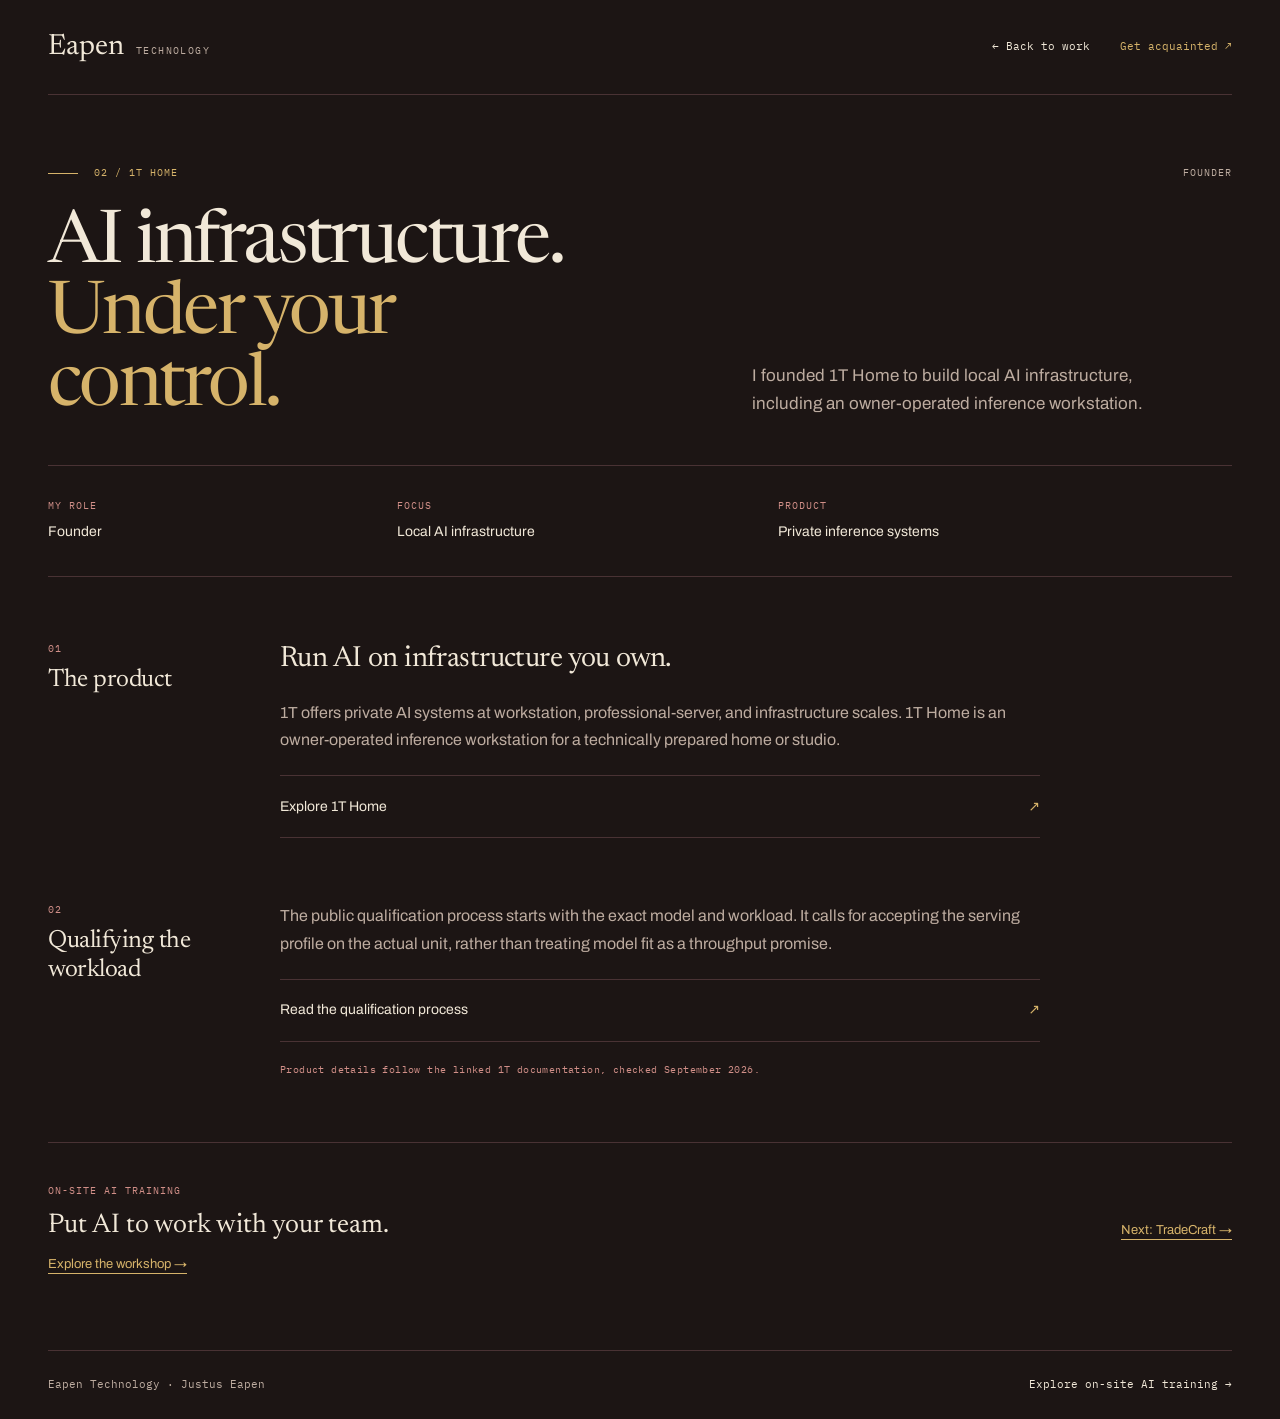
==== commit 619ef792: "fix: focus the landing page on on-site AI training" ====
--- a/work/1t-home.html
+++ b/work/1t-home.html
@@ -30,7 +30,7 @@
     />
     <meta
       property="og:image:alt"
-      content="Eapen Technology — Less busywork. More room to build."
+      content="Eapen Technology — On-site AI training with Justus Eapen"
     />
     <meta name="twitter:card" content="summary_large_image" />
     <meta name="twitter:title" content="1T Home — AI on your own terms" />
@@ -61,192 +61,30 @@
           href="https://calendly.com/eapentechnology/get-acquainted"
           target="_blank"
           rel="noopener noreferrer"
-          >Book a call ↗</a
+          >Get acquainted ↗</a
         >
       </div>
     </nav>
     <main id="main">
       <article
-        class="case-story case-story--1t"
+        class="case-story case-story--1t-home"
         data-case-article
         aria-labelledby="case-1t-title"
       >
         <header>
           <p class="case-kicker">
-            <span>01 / 1T Home</span><span>A project notebook</span>
+            <span>02 / 1T Home</span><span>Founder</span>
           </p>
           <div class="case-heading">
             <h1 class="case-title" id="case-1t-title" tabindex="-1">
-              AI on your<br />
-              <em>own terms.</em>
+              AI infrastructure.<br /><em>Under your control.</em>
             </h1>
             <p class="case-deck">
-              A model is only useful if you can put it to work. 1T Home brings
-              local inference into a machine its operator owns—and makes the
-              operating boundary part of the product.
+              I founded 1T Home to build local AI infrastructure, including an
+              owner-operated inference workstation.
             </p>
           </div>
         </header>
-
-        <figure>
-          <div class="case-art">
-            <svg
-              viewBox="0 0 1120 510"
-              role="img"
-              aria-labelledby="case-1t-art-title case-1t-art-desc"
-              xmlns="http://www.w3.org/2000/svg"
-            >
-              <title id="case-1t-art-title">
-                Illustrative study of local inference hardware
-              </title>
-              <desc id="case-1t-art-desc">
-                An exploded stack of four computing boards in an outlined
-                workstation boundary. This conceptual drawing is not a product
-                photograph or an actual hardware schematic.
-              </desc>
-              <defs>
-                <pattern
-                  id="case-1t-grid"
-                  width="32"
-                  height="32"
-                  patternUnits="userSpaceOnUse"
-                >
-                  <path
-                    d="M32 0H0V32"
-                    fill="none"
-                    stroke="#d6b36a"
-                    stroke-opacity=".065"
-                  />
-                </pattern>
-                <linearGradient id="case-1t-top" x1="0" y1="0" x2="1" y2="1">
-                  <stop stop-color="#cfb99b" />
-                  <stop offset=".45" stop-color="#9e7667" />
-                  <stop offset="1" stop-color="#674038" />
-                </linearGradient>
-                <linearGradient id="case-1t-side" x1="0" x2="0" y1="0" y2="1">
-                  <stop stop-color="#8b5d4b" />
-                  <stop offset="1" stop-color="#331b20" />
-                </linearGradient>
-                <linearGradient id="case-1t-core" x1="0" y1="0" x2="1" y2="1">
-                  <stop stop-color="#e7c986" />
-                  <stop offset="1" stop-color="#bd955d" />
-                </linearGradient>
-                <radialGradient id="case-1t-halo">
-                  <stop stop-color="#d6b36a" stop-opacity=".18" />
-                  <stop offset="1" stop-color="#d6b36a" stop-opacity="0" />
-                </radialGradient>
-                <g id="case-1t-board">
-                  <path
-                    d="M380 224 540 143 752 247 592 330Z"
-                    fill="url(#case-1t-top)"
-                    stroke="#c5aa8b"
-                  />
-                  <path
-                    d="M380 224v15l212 106v-15Z"
-                    fill="url(#case-1t-side)"
-                    stroke="#a07760"
-                  />
-                  <path
-                    d="m592 330 160-83v15l-160 83Z"
-                    fill="#48212a"
-                    stroke="#825148"
-                  />
-                  <path
-                    d="m408 222 132-65 181 91-128 65Z"
-                    fill="#4c252b"
-                    stroke="#af7f6a"
-                  />
-                  <path
-                    d="m471 218 73-37 116 58-74 38Z"
-                    fill="#241417"
-                    stroke="#c39776"
-                  />
-                  <path
-                    d="m496 215 48-24 84 43-48 24Z"
-                    fill="url(#case-1t-core)"
-                    stroke="#f1dfb6"
-                  />
-                  <path
-                    d="m417 224 51 25m-35-35 35 17m170 38 57-30m-73 22 56-29M469 189l15 8m-4-15 15 8m-4-14 15 7"
-                    stroke="#d6b36a"
-                    stroke-width="3"
-                  />
-                  <g fill="#e1c69e">
-                    <path d="m475 257 16-8 19 9-16 9Z" />
-                    <path d="m502 271 16-8 19 9-16 9Z" />
-                    <path d="m529 285 16-8 19 9-16 9Z" />
-                    <path d="m556 299 16-8 19 9-16 9Z" />
-                  </g>
-                  <path
-                    d="m594 334 105-53"
-                    stroke="#e7c986"
-                    stroke-width="3"
-                    stroke-dasharray="2 6"
-                  />
-                </g>
-              </defs>
-              <rect width="1120" height="510" fill="url(#case-1t-grid)" />
-              <ellipse
-                cx="570"
-                cy="255"
-                rx="325"
-                ry="235"
-                fill="url(#case-1t-halo)"
-              />
-              <ellipse
-                cx="575"
-                cy="414"
-                rx="235"
-                ry="35"
-                fill="#100b0b"
-                opacity=".6"
-              />
-              <g fill="none" stroke="#cc9f71" stroke-opacity=".26">
-                <path d="M335 135 543 31 798 158v238L590 497 335 370Z" />
-                <path
-                  d="M335 135 590 260l208-102M590 260v237"
-                  stroke-dasharray="4 7"
-                />
-              </g>
-              <use href="#case-1t-board" transform="translate(0 80)" />
-              <use href="#case-1t-board" transform="translate(0 22)" />
-              <use href="#case-1t-board" transform="translate(0 -36)" />
-              <use href="#case-1t-board" transform="translate(0 -94)" />
-              <g fill="none" stroke="#e7c986" stroke-width="1.2">
-                <path d="m544 121 48 24m-48-24v228" stroke-dasharray="3 7" />
-                <circle cx="544" cy="121" r="4" fill="#e7c986" />
-              </g>
-              <g
-                class="case-svg-annotation"
-                fill="#d0b6a4"
-                font-size="11"
-                letter-spacing="1"
-              >
-                <text x="58" y="63">01 / OWNED INFERENCE</text>
-                <text x="58" y="82" fill="#c18b80" font-size="9">
-                  A CONCEPTUAL COMPONENT STUDY
-                </text>
-                <path d="M153 217h166l95-55" fill="none" stroke="#c2997d" />
-                <circle cx="414" cy="162" r="3" fill="#d6b36a" />
-                <text x="58" y="204">COMPUTE + MEMORY</text>
-                <path d="m751 275 66-35h90" fill="none" stroke="#c2997d" />
-                <circle cx="751" cy="275" r="3" fill="#d6b36a" />
-                <text x="828" y="225">LOCAL BOUNDARY</text>
-                <text x="58" y="458">MODEL → FIT → PROVE</text>
-                <text x="915" y="458">NOT TO SCALE</text>
-              </g>
-            </svg>
-          </div>
-          <figcaption class="case-art-caption">
-            <span
-              >Compute, memory, and an operating boundary you can point
-              to.</span
-            ><span class="case-art-note"
-              >Illustrative drawing · not a hardware schematic</span
-            >
-          </figcaption>
-        </figure>
-
         <dl class="case-facts">
           <div>
             <dt>My role</dt>
@@ -254,167 +92,67 @@
           </div>
           <div>
             <dt>Focus</dt>
-            <dd>Owned local AI infrastructure</dd>
+            <dd>Local AI infrastructure</dd>
           </div>
           <div>
-            <dt>Public artifact</dt>
-            <dd>
-              <a
-                href="https://1thome.com/home"
-                target="_blank"
-                rel="noopener noreferrer"
-                >The workstation &amp; qualification path ↗</a
-              >
-            </dd>
+            <dt>Product</dt>
+            <dd>Private inference systems</dd>
           </div>
         </dl>
-
-        <section class="case-section" aria-labelledby="case-1t-context">
+        <section class="case-section" aria-labelledby="case-1t-section-1">
           <header>
             <span class="case-section-index">01</span>
-            <h2 id="case-1t-context">The context</h2>
+            <h2 id="case-1t-section-1">The product</h2>
           </header>
           <div class="case-prose">
-            <p class="case-big">Private AI still needs somewhere to run.</p>
+            <p class="case-big">Run AI on infrastructure you own.</p>
             <p>
-              1T Home is an owner-operated workstation for private inference.
-              Its public product material describes a technically prepared home
-              or studio, an approved model-serving profile, and a local API. The
-              wider 1T offering extends to professional servers and private
-              infrastructure.
-              <a
-                href="https://1thome.com/"
-                target="_blank"
-                rel="noopener noreferrer"
-                >Explore the product range ↗</a
-              >
-            </p>
-          </div>
-        </section>
-        <section class="case-section" aria-labelledby="case-1t-role">
-          <header>
-            <span class="case-section-index">02</span>
-            <h2 id="case-1t-role">My role</h2>
-          </header>
-          <div class="case-prose">
-            <p>
-              <strong
-                >I founded 1T Home to build local AI infrastructure.</strong
-              >
-              The product centers on an inference machine designed to run large
-              models at home. The public product and its documented
-              qualification process are the inspectable evidence here.
-            </p>
-          </div>
-        </section>
-        <section class="case-section" aria-labelledby="case-1t-engineering">
-          <header>
-            <span class="case-section-index">03</span>
-            <h2 id="case-1t-engineering">The engineering problem</h2>
-          </header>
-          <div class="case-prose">
-            <p>
-              Capacity is one part of the question. The published delivery
-              process evaluates the actual checkpoint, precision, context, and
-              concurrency, then proves the agreed serving profile on the unit.
-              The site explicitly distinguishes a model fitting in memory from a
-              promise about throughput.
-              <a
-                href="https://1thome.com/how-it-works"
-                target="_blank"
-                rel="noopener noreferrer"
-                >Read the qualification process ↗</a
-              >
-            </p>
-            <div class="case-method">
-              <span class="case-label"
-                >Publicly documented product sequence</span
-              >
-              <div class="case-chain">
-                <div>
-                  <h3>01. Qualify</h3>
-                  <p>
-                    Define the exact model and the workload it needs to handle.
-                  </p>
-                </div>
-                <div>
-                  <h3>02. Prove</h3>
-                  <p>
-                    Accept the agreed serving profile on the actual machine.
-                  </p>
-                </div>
-                <div>
-                  <h3>03. Operate</h3>
-                  <p>Start in private mode, inside the owner’s boundary.</p>
-                </div>
-              </div>
-            </div>
-            <div class="case-consideration">
-              <span class="case-label">Engineering consideration</span>
-              <p>
-                A successful response to one prompt does not establish a
-                dependable service. Context size, simultaneous requests, and
-                recovery after a restart all belong in the acceptance
-                conversation.
-              </p>
-            </div>
-          </div>
-        </section>
-        <section class="case-lesson" aria-labelledby="case-1t-lesson">
-          <span class="case-label">04 / A useful lesson</span>
-          <h2 id="case-1t-lesson">
-            Start with the work.<br />
-            Then choose the machine.
-          </h2>
-          <p>
-            The same principle applies to a small team’s automation: define the
-            job, its limits, and what “working” means before choosing the
-            technology. A clear acceptance boundary is part of the product.
-          </p>
-        </section>
-        <section class="case-section" aria-labelledby="case-1t-explore">
-          <header>
-            <span class="case-section-index">05</span>
-            <h2 id="case-1t-explore">Explore the product</h2>
-          </header>
-          <div class="case-prose">
-            <p>
-              See the current configurations and the questions asked before a
-              system is built.
+              1T offers private AI systems at workstation, professional-server,
+              and infrastructure scales. 1T Home is an owner-operated inference
+              workstation for a technically prepared home or studio.
             </p>
             <div class="case-product-links">
               <a
                 href="https://1thome.com/home"
                 target="_blank"
                 rel="noopener noreferrer"
-                ><span>1T Home · the workstation</span
+                ><span>Explore 1T Home</span
                 ><span aria-hidden="true">↗</span></a
               >
+            </div>
+          </div>
+        </section>
+        <section class="case-section" aria-labelledby="case-1t-section-2">
+          <header>
+            <span class="case-section-index">02</span>
+            <h2 id="case-1t-section-2">Qualifying the workload</h2>
+          </header>
+          <div class="case-prose">
+            <p>
+              The public qualification process starts with the exact model and
+              workload. It calls for accepting the serving profile on the actual
+              unit, rather than treating model fit as a throughput promise.
+            </p>
+            <div class="case-product-links">
               <a
                 href="https://1thome.com/how-it-works"
                 target="_blank"
                 rel="noopener noreferrer"
-                ><span>Qualification &amp; acceptance</span
+                ><span>Read the qualification process</span
                 ><span aria-hidden="true">↗</span></a
               >
             </div>
             <p class="case-source-note">
-              Product facts: official 1T pages, checked September 2026. Drawing:
-              an original illustrative study. Engineering considerations are
-              commentary.
+              Product details follow the linked 1T documentation, checked
+              September 2026.
             </p>
           </div>
         </section>
         <footer class="case-next">
           <div>
-            <span class="case-label">Bring your own engineering problem</span>
-            <p>What should your system make possible?</p>
-            <a
-              href="https://calendly.com/eapentechnology/get-acquainted"
-              target="_blank"
-              rel="noopener noreferrer"
-              >Talk it through with Justus ↗</a
-            >
+            <span class="case-label">On-site AI training</span>
+            <p>Put AI to work with your team.</p>
+            <a href="/#offers">Explore the workshop →</a>
           </div>
           <a href="/work/tradecraft.html" data-case-link>Next: TradeCraft →</a>
         </footer>
@@ -422,7 +160,7 @@
     </main>
     <footer class="case-footer">
       <span>Eapen Technology · Justus Eapen</span
-      ><a href="/#offers">Explore training &amp; buildouts →</a>
+      ><a href="/#offers">Explore on-site AI training →</a>
     </footer>
   </body>
 </html>
--- a/styles/cases.css
+++ b/styles/cases.css
@@ -131,7 +131,6 @@
 .case-story .case-label,
 .case-story .case-facts dt,
 .case-story .case-section-index,
-.case-story .case-art-note,
 .case-story .case-source-note {
   font:
     10px/1.6 "IBM Plex Mono",
@@ -174,6 +173,7 @@
   text-wrap: balance;
 }
 .case-story .case-title em {
+  font-style: normal;
   font-weight: 400;
   color: var(--case-gold);
 }
@@ -184,39 +184,17 @@
   line-height: 1.65;
   color: var(--case-muted);
 }
-.case-story .case-art {
-  position: relative;
-  overflow: hidden;
-  border: 1px solid #654247;
-  background: radial-gradient(
-    ellipse at 50% 25%,
-    #6b252e,
-    #281b1b 55%,
-    #140f0f
-  );
-}
-.case-story .case-art svg {
+.case-story .case-screenshot {
   display: block;
   width: 100%;
   height: auto;
-}
-.case-story .case-art text {
-  font-family: "IBM Plex Mono", ui-monospace, monospace;
-}
-.case-story .case-art-caption {
-  display: flex;
-  align-items: baseline;
-  justify-content: space-between;
-  gap: 24px;
+  border: 1px solid var(--case-line);
+}
+.case-story .case-image-caption {
   padding-top: 12px;
   color: var(--case-muted);
   font-size: 11px;
   line-height: 1.6;
-}
-.case-story .case-art-note {
-  color: var(--case-red);
-  white-space: nowrap;
-  font-size: 9px;
 }
 .case-story .case-facts {
   display: grid;
@@ -461,17 +439,7 @@
     font-size: 15px;
     max-width: 44ch;
   }
-  .case-story .case-art svg {
-    width: 160%;
-    max-width: none;
-    margin-left: -30%;
-  }
-  .case-story .case-art .case-svg-annotation {
-    display: none;
-  }
-  .case-story .case-art-caption {
-    flex-direction: column;
-    gap: 4px;
+  .case-story .case-image-caption {
     font-size: 10px;
   }
   .case-story .case-facts {
